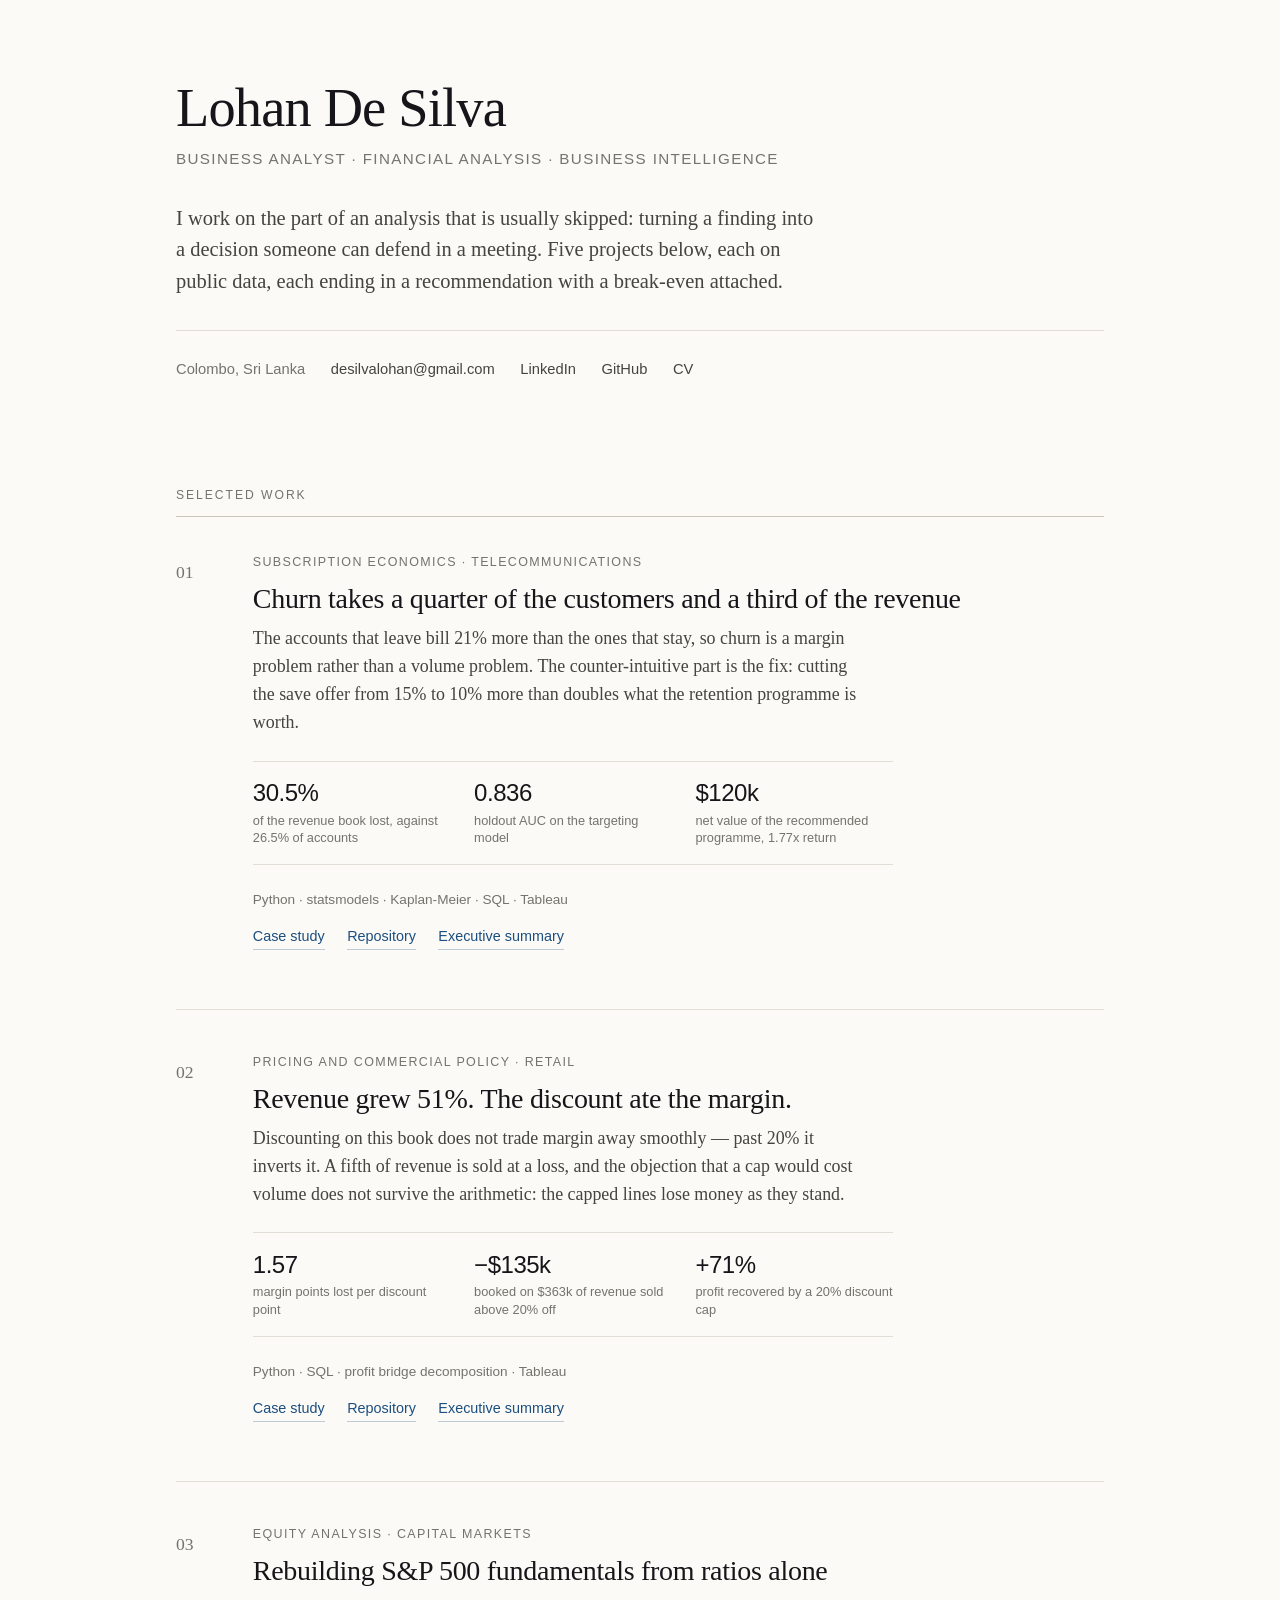
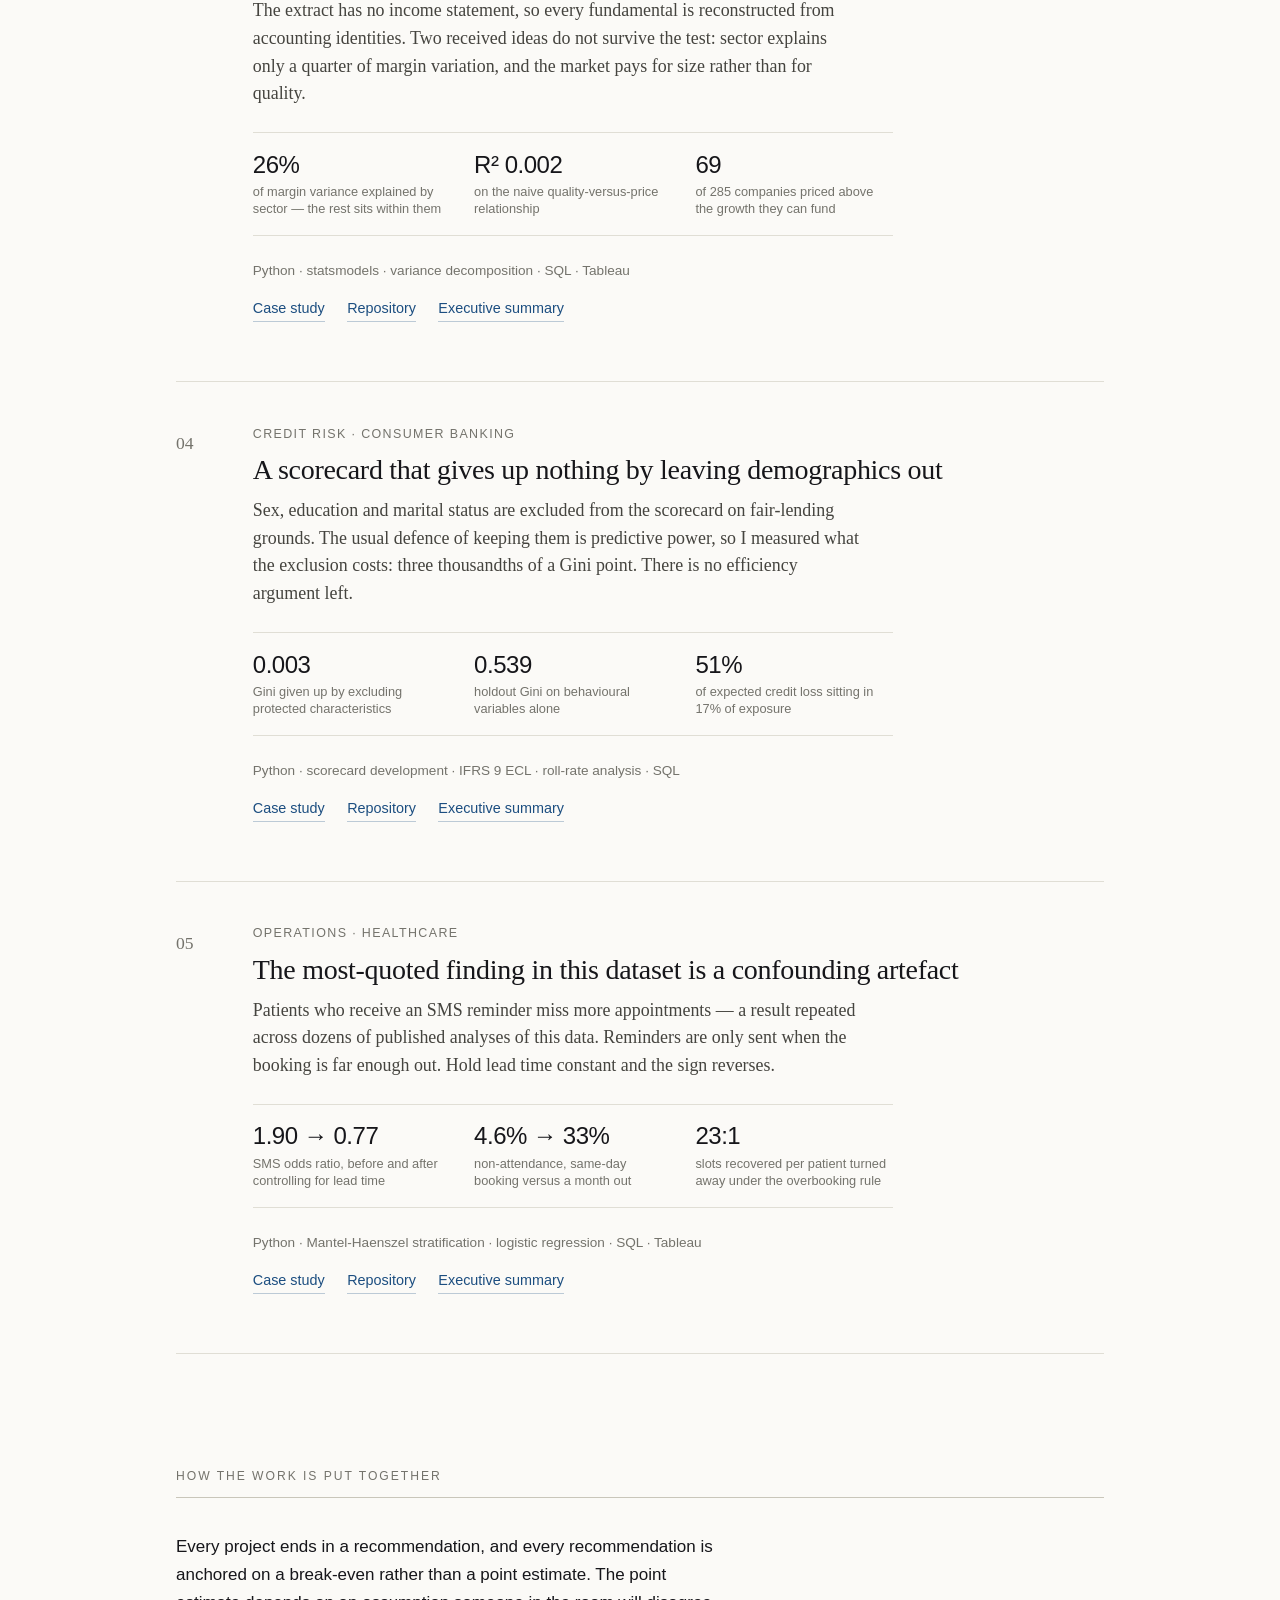
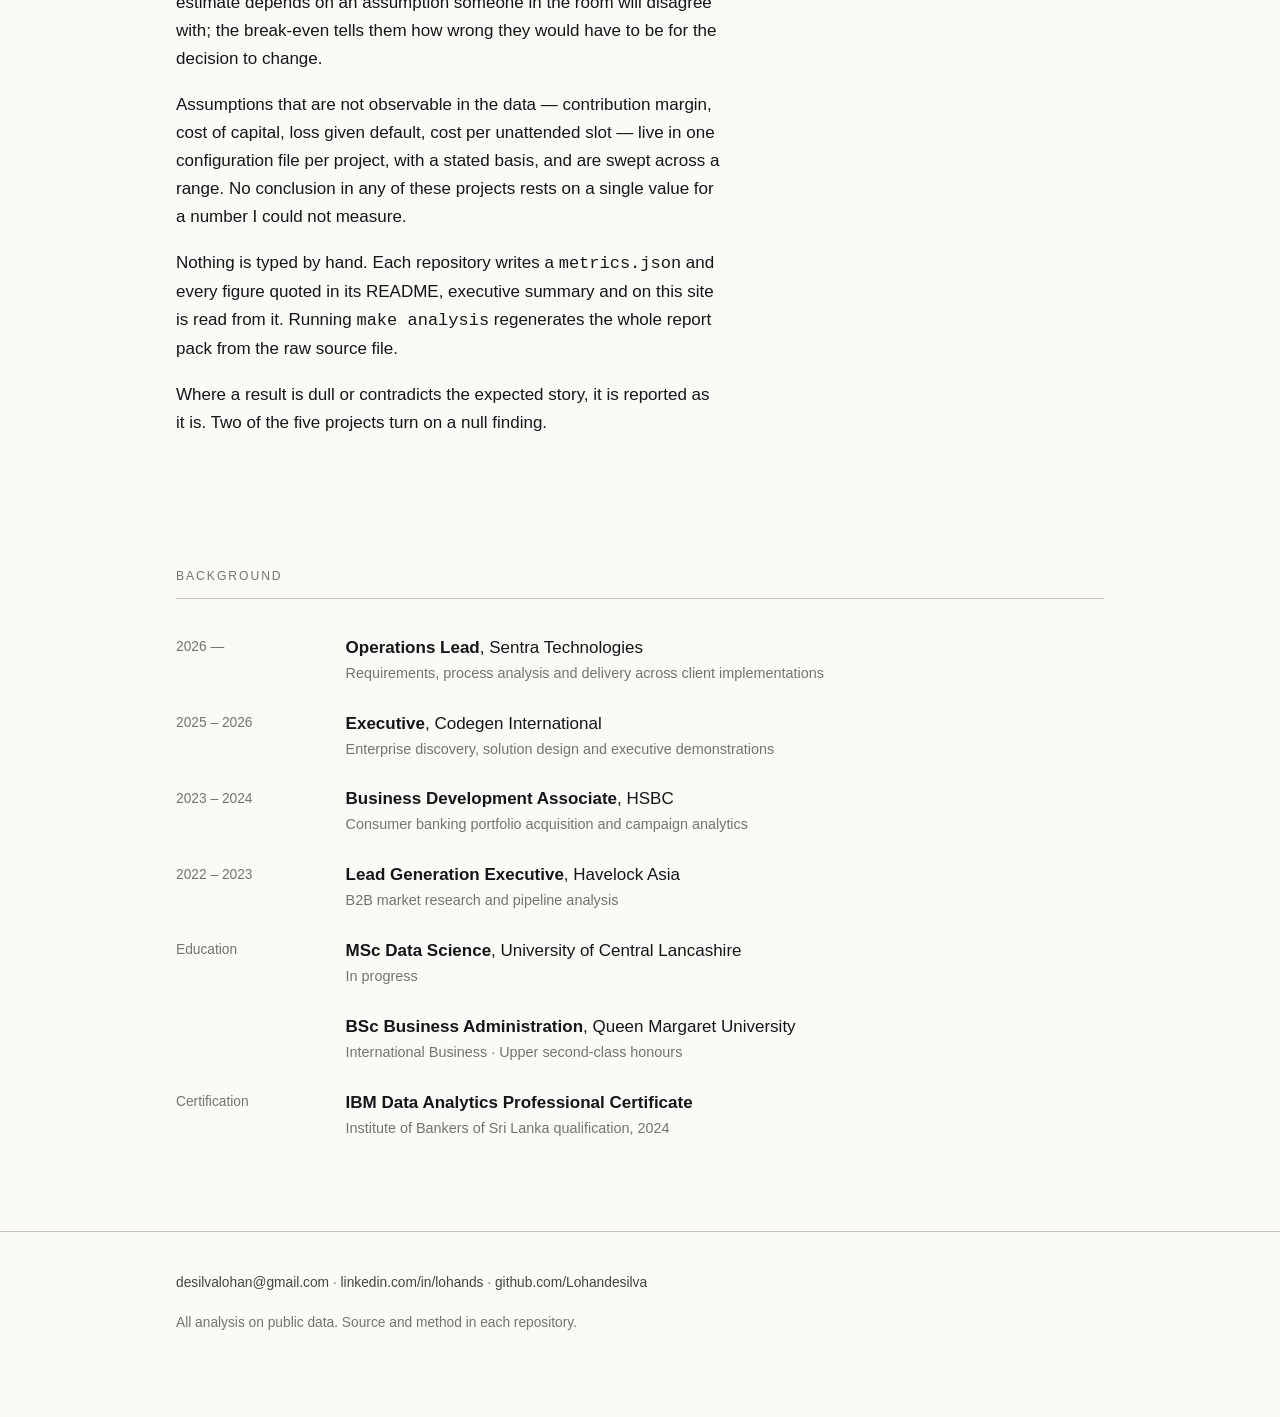
==== index.html @ e339a38a "Initial commit" ====
<!DOCTYPE html>
<html lang="en">
<head>
<meta charset="utf-8">
<meta name="viewport" content="width=device-width, initial-scale=1">
<title>Lohan De Silva — Business and Financial Analyst</title>
<meta name="description" content="Analytics work on retention economics, pricing, credit risk, equity profitability and clinic capacity. Every figure reproduces from the source data.">
<link rel="stylesheet" href="assets/style.css">
</head>
<body>

<header class="masthead">
  <div class="wrap">
    <h1>Lohan De Silva</h1>
    <p class="role">Business Analyst · Financial Analysis · Business Intelligence</p>
    <p class="lede">
      I work on the part of an analysis that is usually skipped: turning a
      finding into a decision someone can defend in a meeting. Five projects
      below, each on public data, each ending in a recommendation with a
      break-even attached.
    </p>
    <div class="contact">
      <span>Colombo, Sri Lanka</span>
      <a href="mailto:desilvalohan@gmail.com">desilvalohan@gmail.com</a>
      <a href="https://www.linkedin.com/in/lohands">LinkedIn</a>
      <a href="https://github.com/Lohandesilva">GitHub</a>
      <a href="cv.html">CV</a>
    </div>
  </div>
</header>

<section>
  <div class="wrap">
    <p class="section-label">Selected work</p>

    <article class="work-item">
      <div class="work-index">01</div>
      <div>
        <p class="work-domain">Subscription economics · Telecommunications</p>
        <h2><a href="projects/customer-churn.html">Churn takes a quarter of the customers and a third of the revenue</a></h2>
        <p class="finding">
          The accounts that leave bill 21% more than the ones that stay, so churn
          is a margin problem rather than a volume problem. The counter-intuitive
          part is the fix: cutting the save offer from 15% to 10% more than
          doubles what the retention programme is worth.
        </p>
        <div class="figures">
          <div><span class="fig-value">30.5%</span><span class="fig-label">of the revenue book lost, against 26.5% of accounts</span></div>
          <div><span class="fig-value">0.836</span><span class="fig-label">holdout AUC on the targeting model</span></div>
          <div><span class="fig-value">$120k</span><span class="fig-label">net value of the recommended programme, 1.77x return</span></div>
        </div>
        <p class="stack">Python · statsmodels · Kaplan-Meier · SQL · Tableau</p>
        <p class="links">
          <a href="projects/customer-churn.html">Case study</a>
          <a href="https://github.com/Lohandesilva/customer-churn-analysis">Repository</a>
          <a href="https://github.com/Lohandesilva/customer-churn-analysis/blob/main/reports/executive-summary.md">Executive summary</a>
        </p>
      </div>
    </article>

    <article class="work-item">
      <div class="work-index">02</div>
      <div>
        <p class="work-domain">Pricing and commercial policy · Retail</p>
        <h2><a href="projects/sales-margin.html">Revenue grew 51%. The discount ate the margin.</a></h2>
        <p class="finding">
          Discounting on this book does not trade margin away smoothly — past 20%
          it inverts it. A fifth of revenue is sold at a loss, and the objection
          that a cap would cost volume does not survive the arithmetic: the capped
          lines lose money as they stand.
        </p>
        <div class="figures">
          <div><span class="fig-value">1.57</span><span class="fig-label">margin points lost per discount point</span></div>
          <div><span class="fig-value">−$135k</span><span class="fig-label">booked on $363k of revenue sold above 20% off</span></div>
          <div><span class="fig-value">+71%</span><span class="fig-label">profit recovered by a 20% discount cap</span></div>
        </div>
        <p class="stack">Python · SQL · profit bridge decomposition · Tableau</p>
        <p class="links">
          <a href="projects/sales-margin.html">Case study</a>
          <a href="https://github.com/Lohandesilva/sales-performance-analytics">Repository</a>
          <a href="https://github.com/Lohandesilva/sales-performance-analytics/blob/main/reports/executive-summary.md">Executive summary</a>
        </p>
      </div>
    </article>

    <article class="work-item">
      <div class="work-index">03</div>
      <div>
        <p class="work-domain">Equity analysis · Capital markets</p>
        <h2><a href="projects/sp500-profitability.html">Rebuilding S&amp;P 500 fundamentals from ratios alone</a></h2>
        <p class="finding">
          The extract has no income statement, so every fundamental is
          reconstructed from accounting identities. Two received ideas do not
          survive the test: sector explains only a quarter of margin variation,
          and the market pays for size rather than for quality.
        </p>
        <div class="figures">
          <div><span class="fig-value">26%</span><span class="fig-label">of margin variance explained by sector — the rest sits within them</span></div>
          <div><span class="fig-value">R² 0.002</span><span class="fig-label">on the naive quality-versus-price relationship</span></div>
          <div><span class="fig-value">69</span><span class="fig-label">of 285 companies priced above the growth they can fund</span></div>
        </div>
        <p class="stack">Python · statsmodels · variance decomposition · SQL · Tableau</p>
        <p class="links">
          <a href="projects/sp500-profitability.html">Case study</a>
          <a href="https://github.com/Lohandesilva/financial-performance-analysis">Repository</a>
          <a href="https://github.com/Lohandesilva/financial-performance-analysis/blob/main/reports/executive-summary.md">Executive summary</a>
        </p>
      </div>
    </article>

    <article class="work-item">
      <div class="work-index">04</div>
      <div>
        <p class="work-domain">Credit risk · Consumer banking</p>
        <h2><a href="projects/credit-risk.html">A scorecard that gives up nothing by leaving demographics out</a></h2>
        <p class="finding">
          Sex, education and marital status are excluded from the scorecard on
          fair-lending grounds. The usual defence of keeping them is predictive
          power, so I measured what the exclusion costs: three thousandths of a
          Gini point. There is no efficiency argument left.
        </p>
        <div class="figures">
          <div><span class="fig-value">0.003</span><span class="fig-label">Gini given up by excluding protected characteristics</span></div>
          <div><span class="fig-value">0.539</span><span class="fig-label">holdout Gini on behavioural variables alone</span></div>
          <div><span class="fig-value">51%</span><span class="fig-label">of expected credit loss sitting in 17% of exposure</span></div>
        </div>
        <p class="stack">Python · scorecard development · IFRS 9 ECL · roll-rate analysis · SQL</p>
        <p class="links">
          <a href="projects/credit-risk.html">Case study</a>
          <a href="https://github.com/Lohandesilva/credit-portfolio-risk">Repository</a>
          <a href="https://github.com/Lohandesilva/credit-portfolio-risk/blob/main/reports/executive-summary.md">Executive summary</a>
        </p>
      </div>
    </article>

    <article class="work-item">
      <div class="work-index">05</div>
      <div>
        <p class="work-domain">Operations · Healthcare</p>
        <h2><a href="projects/clinic-capacity.html">The most-quoted finding in this dataset is a confounding artefact</a></h2>
        <p class="finding">
          Patients who receive an SMS reminder miss more appointments — a result
          repeated across dozens of published analyses of this data. Reminders are
          only sent when the booking is far enough out. Hold lead time constant
          and the sign reverses.
        </p>
        <div class="figures">
          <div><span class="fig-value">1.90 → 0.77</span><span class="fig-label">SMS odds ratio, before and after controlling for lead time</span></div>
          <div><span class="fig-value">4.6% → 33%</span><span class="fig-label">non-attendance, same-day booking versus a month out</span></div>
          <div><span class="fig-value">23:1</span><span class="fig-label">slots recovered per patient turned away under the overbooking rule</span></div>
        </div>
        <p class="stack">Python · Mantel-Haenszel stratification · logistic regression · SQL · Tableau</p>
        <p class="links">
          <a href="projects/clinic-capacity.html">Case study</a>
          <a href="https://github.com/Lohandesilva/healthcare-operations-analytics">Repository</a>
          <a href="https://github.com/Lohandesilva/healthcare-operations-analytics/blob/main/reports/executive-summary.md">Executive summary</a>
        </p>
      </div>
    </article>
  </div>
</section>

<section>
  <div class="wrap">
    <p class="section-label">How the work is put together</p>
    <div class="narrow">
      <p>
        Every project ends in a recommendation, and every recommendation is
        anchored on a break-even rather than a point estimate. The point estimate
        depends on an assumption someone in the room will disagree with; the
        break-even tells them how wrong they would have to be for the decision to
        change.
      </p>
      <p>
        Assumptions that are not observable in the data — contribution margin,
        cost of capital, loss given default, cost per unattended slot — live in one
        configuration file per project, with a stated basis, and are swept across a
        range. No conclusion in any of these projects rests on a single value for
        a number I could not measure.
      </p>
      <p>
        Nothing is typed by hand. Each repository writes a <code>metrics.json</code>
        and every figure quoted in its README, executive summary and on this site
        is read from it. Running <code>make analysis</code> regenerates the whole
        report pack from the raw source file.
      </p>
      <p>
        Where a result is dull or contradicts the expected story, it is reported
        as it is. Two of the five projects turn on a null finding.
      </p>
    </div>
  </div>
</section>

<section>
  <div class="wrap">
    <p class="section-label">Background</p>
    <dl class="record">
      <dt>2026 —</dt>
      <dd><strong>Operations Lead</strong>, Sentra Technologies<span>Requirements, process analysis and delivery across client implementations</span></dd>
      <dt>2025 – 2026</dt>
      <dd><strong>Executive</strong>, Codegen International<span>Enterprise discovery, solution design and executive demonstrations</span></dd>
      <dt>2023 – 2024</dt>
      <dd><strong>Business Development Associate</strong>, HSBC<span>Consumer banking portfolio acquisition and campaign analytics</span></dd>
      <dt>2022 – 2023</dt>
      <dd><strong>Lead Generation Executive</strong>, Havelock Asia<span>B2B market research and pipeline analysis</span></dd>
      <dt>Education</dt>
      <dd><strong>MSc Data Science</strong>, University of Central Lancashire<span>In progress</span></dd>
      <dt></dt>
      <dd><strong>BSc Business Administration</strong>, Queen Margaret University<span>International Business · Upper second-class honours</span></dd>
      <dt>Certification</dt>
      <dd><strong>IBM Data Analytics Professional Certificate</strong><span>Institute of Bankers of Sri Lanka qualification, 2024</span></dd>
    </dl>
  </div>
</section>

<footer>
  <div class="wrap">
    <p>
      <a href="mailto:desilvalohan@gmail.com">desilvalohan@gmail.com</a> ·
      <a href="https://www.linkedin.com/in/lohands">linkedin.com/in/lohands</a> ·
      <a href="https://github.com/Lohandesilva">github.com/Lohandesilva</a>
    </p>
    <p>All analysis on public data. Source and method in each repository.</p>
  </div>
</footer>

</body>
</html>
---- assets/style.css ----
:root {
  --paper: #fbfaf7;
  --paper-alt: #f4f2ec;
  --ink: #16161a;
  --ink-2: #45443f;
  --ink-3: #74736c;
  --rule: #e0ded5;
  --rule-strong: #c9c6ba;
  --accent: #1c4e80;
  --accent-soft: #eef2f7;
  --pos: #16691f;
  --neg: #a32a2a;
  --serif: "Iowan Old Style", "Palatino Linotype", Palatino, "Book Antiqua", Georgia, serif;
  --sans: -apple-system, BlinkMacSystemFont, "Segoe UI", Inter, Helvetica, Arial, sans-serif;
  --measure: 34rem;
}

*, *::before, *::after { box-sizing: border-box; }

html { -webkit-text-size-adjust: 100%; }

body {
  margin: 0;
  background: var(--paper);
  color: var(--ink);
  font-family: var(--sans);
  font-size: 17px;
  line-height: 1.65;
  -webkit-font-smoothing: antialiased;
}

.wrap {
  max-width: 62rem;
  margin: 0 auto;
  padding: 0 2rem;
}

.narrow { max-width: var(--measure); }

a { color: var(--accent); text-decoration: none; border-bottom: 1px solid rgba(28, 78, 128, 0.28); }
a:hover { border-bottom-color: var(--accent); }

/* ---------- masthead ---------- */

.masthead { padding: 5rem 0 3rem; }

.masthead h1 {
  font-family: var(--serif);
  font-size: clamp(2.4rem, 5.5vw, 3.4rem);
  font-weight: 400;
  letter-spacing: -0.015em;
  line-height: 1.06;
  margin: 0 0 0.5rem;
}

.role {
  max-width: none;
  font-size: 0.95rem;
  letter-spacing: 0.09em;
  text-transform: uppercase;
  color: var(--ink-3);
  margin: 0 0 2rem;
}

.lede {
  font-family: var(--serif);
  font-size: 1.28rem;
  line-height: 1.55;
  color: var(--ink-2);
  max-width: 40rem;
  margin: 0 0 2rem;
}

.contact {
  display: flex;
  flex-wrap: wrap;
  gap: 0 1.6rem;
  font-size: 0.92rem;
  color: var(--ink-3);
  padding-top: 1.6rem;
  border-top: 1px solid var(--rule);
}

.contact a { border-bottom: none; color: var(--ink-2); }
.contact a:hover { color: var(--accent); }

/* ---------- sections ---------- */

section { padding: 3.5rem 0; }

.section-label {
  max-width: none;
  font-size: 0.76rem;
  letter-spacing: 0.16em;
  text-transform: uppercase;
  color: var(--ink-3);
  margin: 0 0 2.2rem;
  padding-bottom: 0.7rem;
  border-bottom: 1px solid var(--rule-strong);
}

h2 {
  font-family: var(--serif);
  font-weight: 400;
  font-size: 1.75rem;
  line-height: 1.25;
  letter-spacing: -0.01em;
  margin: 0 0 0.6rem;
}

h3 {
  font-family: var(--serif);
  font-weight: 400;
  font-size: 1.3rem;
  margin: 2.4rem 0 0.6rem;
}

p { margin: 0 0 1.1rem; max-width: var(--measure); }

/* ---------- work list ---------- */

.work-item {
  display: grid;
  grid-template-columns: 3.2rem 1fr;
  gap: 0 1.6rem;
  padding: 2.6rem 0;
  border-bottom: 1px solid var(--rule);
}

.work-item:first-of-type { padding-top: 0; }

.work-index {
  font-family: var(--serif);
  font-size: 1.1rem;
  color: var(--ink-3);
  padding-top: 0.35rem;
}

.work-item h2 a { color: var(--ink); border-bottom: none; }
.work-item h2 a:hover { color: var(--accent); }

.work-domain {
  max-width: none;
  font-size: 0.78rem;
  letter-spacing: 0.11em;
  text-transform: uppercase;
  color: var(--ink-3);
  margin: 0 0 0.5rem;
}

.finding {
  font-family: var(--serif);
  font-size: 1.12rem;
  line-height: 1.55;
  color: var(--ink-2);
  margin: 0 0 1.5rem;
  max-width: 38rem;
}

.figures {
  display: grid;
  grid-template-columns: repeat(3, minmax(0, 1fr));
  gap: 1.5rem;
  max-width: 40rem;
  margin: 0 0 1.5rem;
  padding: 1.1rem 0;
  border-top: 1px solid var(--rule);
  border-bottom: 1px solid var(--rule);
}

.figures .fig-value {
  font-size: 1.5rem;
  line-height: 1.15;
  letter-spacing: -0.02em;
  color: var(--ink);
  display: block;
}

.figures .fig-label {
  font-size: 0.8rem;
  line-height: 1.35;
  color: var(--ink-3);
  display: block;
  margin-top: 0.3rem;
}

.stack { max-width: none; font-size: 0.85rem; color: var(--ink-3); margin: 0 0 0.9rem; }

.links { max-width: none; font-size: 0.9rem; display: flex; flex-wrap: wrap; gap: 0 1.4rem; }

/* ---------- project pages ---------- */

.backlink {
  display: inline-block;
  font-size: 0.85rem;
  color: var(--ink-3);
  border-bottom: none;
  margin-bottom: 2.5rem;
}
.backlink:hover { color: var(--accent); }

.project-head { padding: 3.5rem 0 2.5rem; border-bottom: 1px solid var(--rule-strong); }

.project-head h1 {
  font-family: var(--serif);
  font-weight: 400;
  font-size: clamp(2rem, 4.5vw, 2.8rem);
  line-height: 1.12;
  letter-spacing: -0.015em;
  margin: 0 0 1rem;
  max-width: 30rem;
}

.keyfigs {
  display: grid;
  grid-template-columns: repeat(auto-fit, minmax(11rem, 1fr));
  gap: 1.8rem 2rem;
  padding: 2rem 0;
  border-bottom: 1px solid var(--rule);
  margin-bottom: 3rem;
}

.keyfigs .fig-value {
  font-family: var(--serif);
  font-size: 1.9rem;
  line-height: 1.1;
  display: block;
  letter-spacing: -0.02em;
}

.keyfigs .fig-label {
  font-size: 0.82rem;
  color: var(--ink-3);
  display: block;
  margin-top: 0.4rem;
  line-height: 1.4;
}

figure {
  margin: 2.4rem 0;
  max-width: 46rem;
}

figure img {
  width: 100%;
  height: auto;
  display: block;
  border: 1px solid var(--rule);
  background: #fff;
}

figcaption {
  font-size: 0.83rem;
  color: var(--ink-3);
  margin-top: 0.7rem;
  line-height: 1.5;
}

.callout {
  background: var(--accent-soft);
  border-left: 2px solid var(--accent);
  padding: 1.4rem 1.6rem;
  margin: 2.4rem 0;
  max-width: 40rem;
}

.callout p:last-child { margin-bottom: 0; }
.callout .callout-label {
  font-size: 0.74rem;
  letter-spacing: 0.14em;
  text-transform: uppercase;
  color: var(--accent);
  margin: 0 0 0.5rem;
}

table {
  border-collapse: collapse;
  width: 100%;
  max-width: 42rem;
  font-size: 0.9rem;
  margin: 1.8rem 0 2.4rem;
  font-variant-numeric: tabular-nums;
}

th, td { text-align: right; padding: 0.55rem 0.7rem; border-bottom: 1px solid var(--rule); }
th:first-child, td:first-child { text-align: left; padding-left: 0; }
th { font-weight: 600; font-size: 0.78rem; letter-spacing: 0.05em; text-transform: uppercase; color: var(--ink-3); border-bottom-color: var(--rule-strong); }
td.neg { color: var(--neg); }
td.pos { color: var(--pos); }

.table-scroll { overflow-x: auto; }

ul { max-width: var(--measure); padding-left: 1.1rem; }
li { margin-bottom: 0.5rem; }

.caveat {
  font-size: 0.92rem;
  color: var(--ink-3);
  border-top: 1px solid var(--rule);
  padding-top: 1.6rem;
  margin-top: 3rem;
  max-width: 38rem;
}

/* ---------- background ---------- */

.record { display: grid; grid-template-columns: 9rem 1fr; gap: 0.4rem 1.6rem; max-width: 44rem; }
.record dt { font-size: 0.86rem; color: var(--ink-3); padding-top: 0.15rem; }
.record dd { margin: 0 0 1.1rem; }
.record dd strong { font-weight: 600; }
.record dd span { display: block; font-size: 0.9rem; color: var(--ink-3); }

footer p { max-width: none; }

footer {
  border-top: 1px solid var(--rule-strong);
  padding: 2.5rem 0 4rem;
  font-size: 0.86rem;
  color: var(--ink-3);
}

footer a { color: var(--ink-2); border-bottom: none; }
footer a:hover { color: var(--accent); }

@media (max-width: 640px) {
  body { font-size: 16px; }
  .wrap { padding: 0 1.4rem; }
  .masthead { padding: 3rem 0 2rem; }
  .work-item { grid-template-columns: 1fr; gap: 0; }
  .work-index { display: none; }
  .figures { grid-template-columns: 1fr 1fr; gap: 1.2rem; }
  .record { grid-template-columns: 1fr; }
  .record dt { margin-top: 0.6rem; }
}
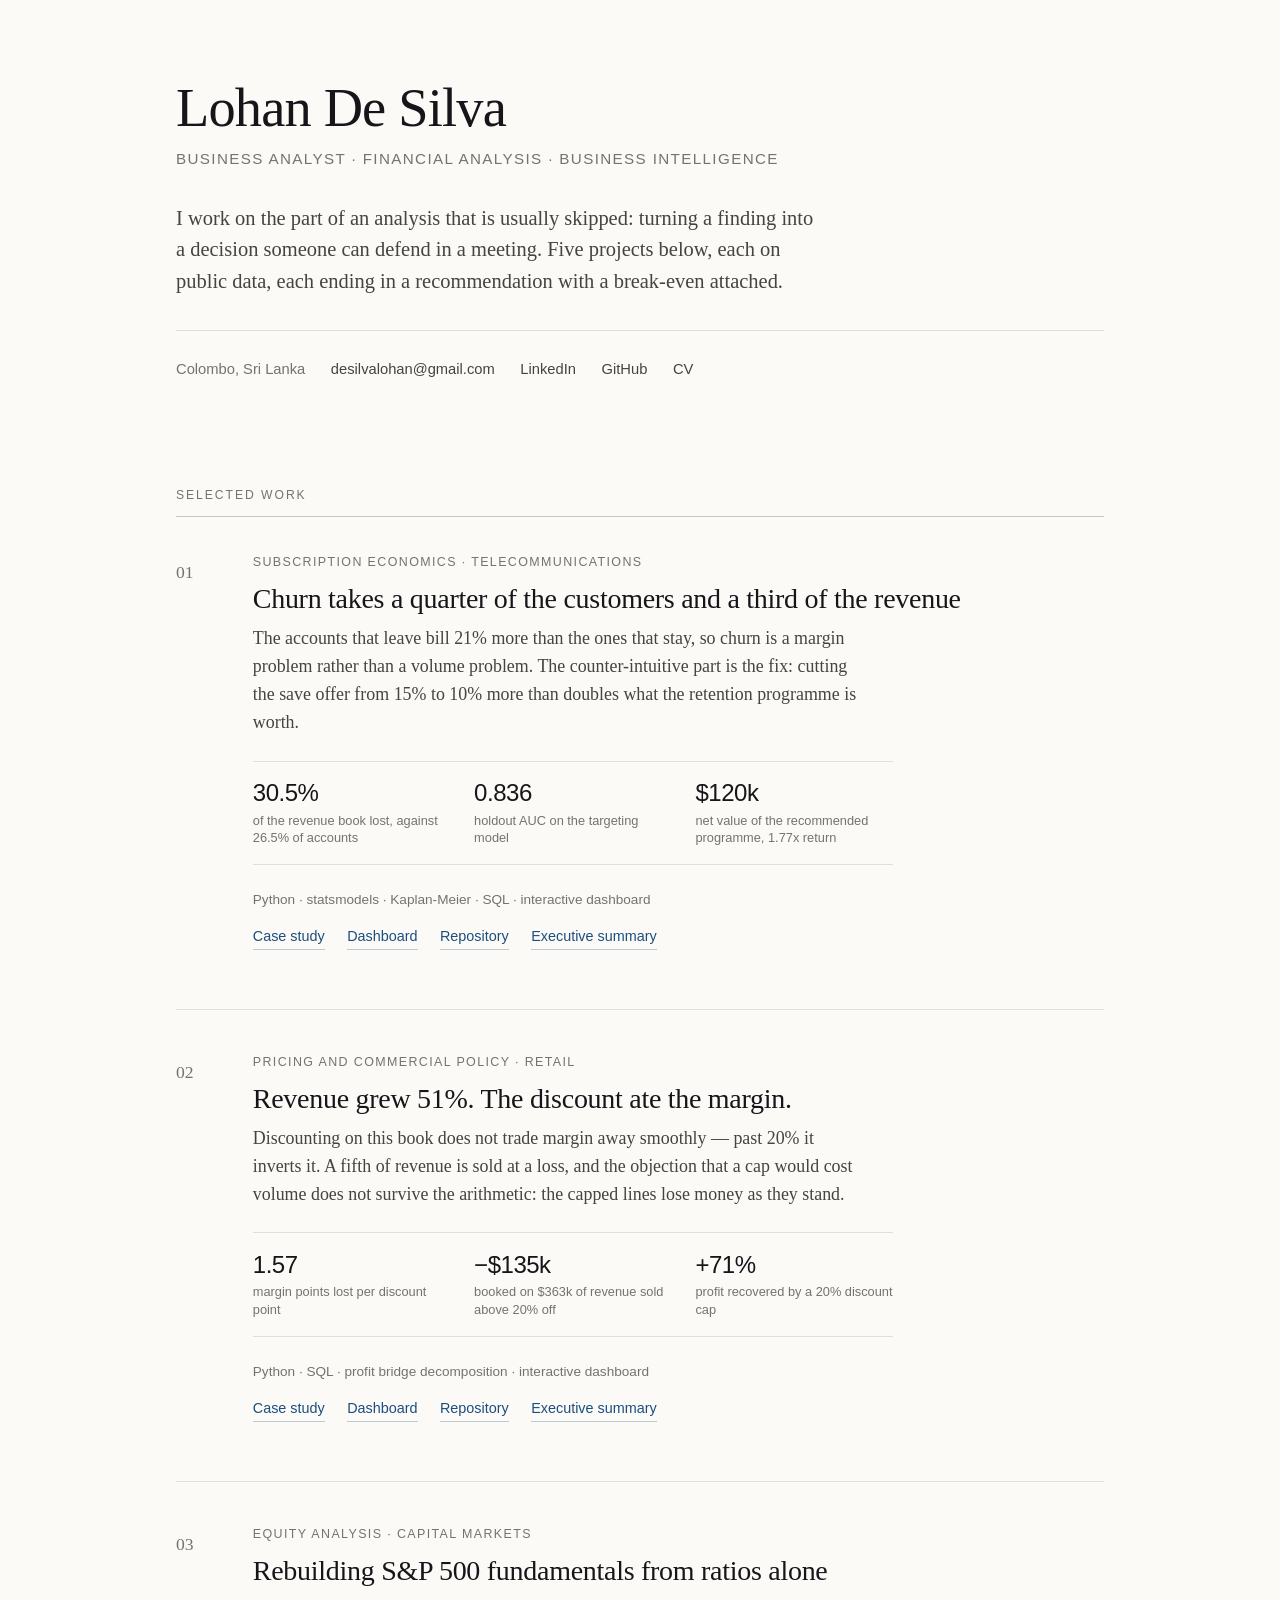
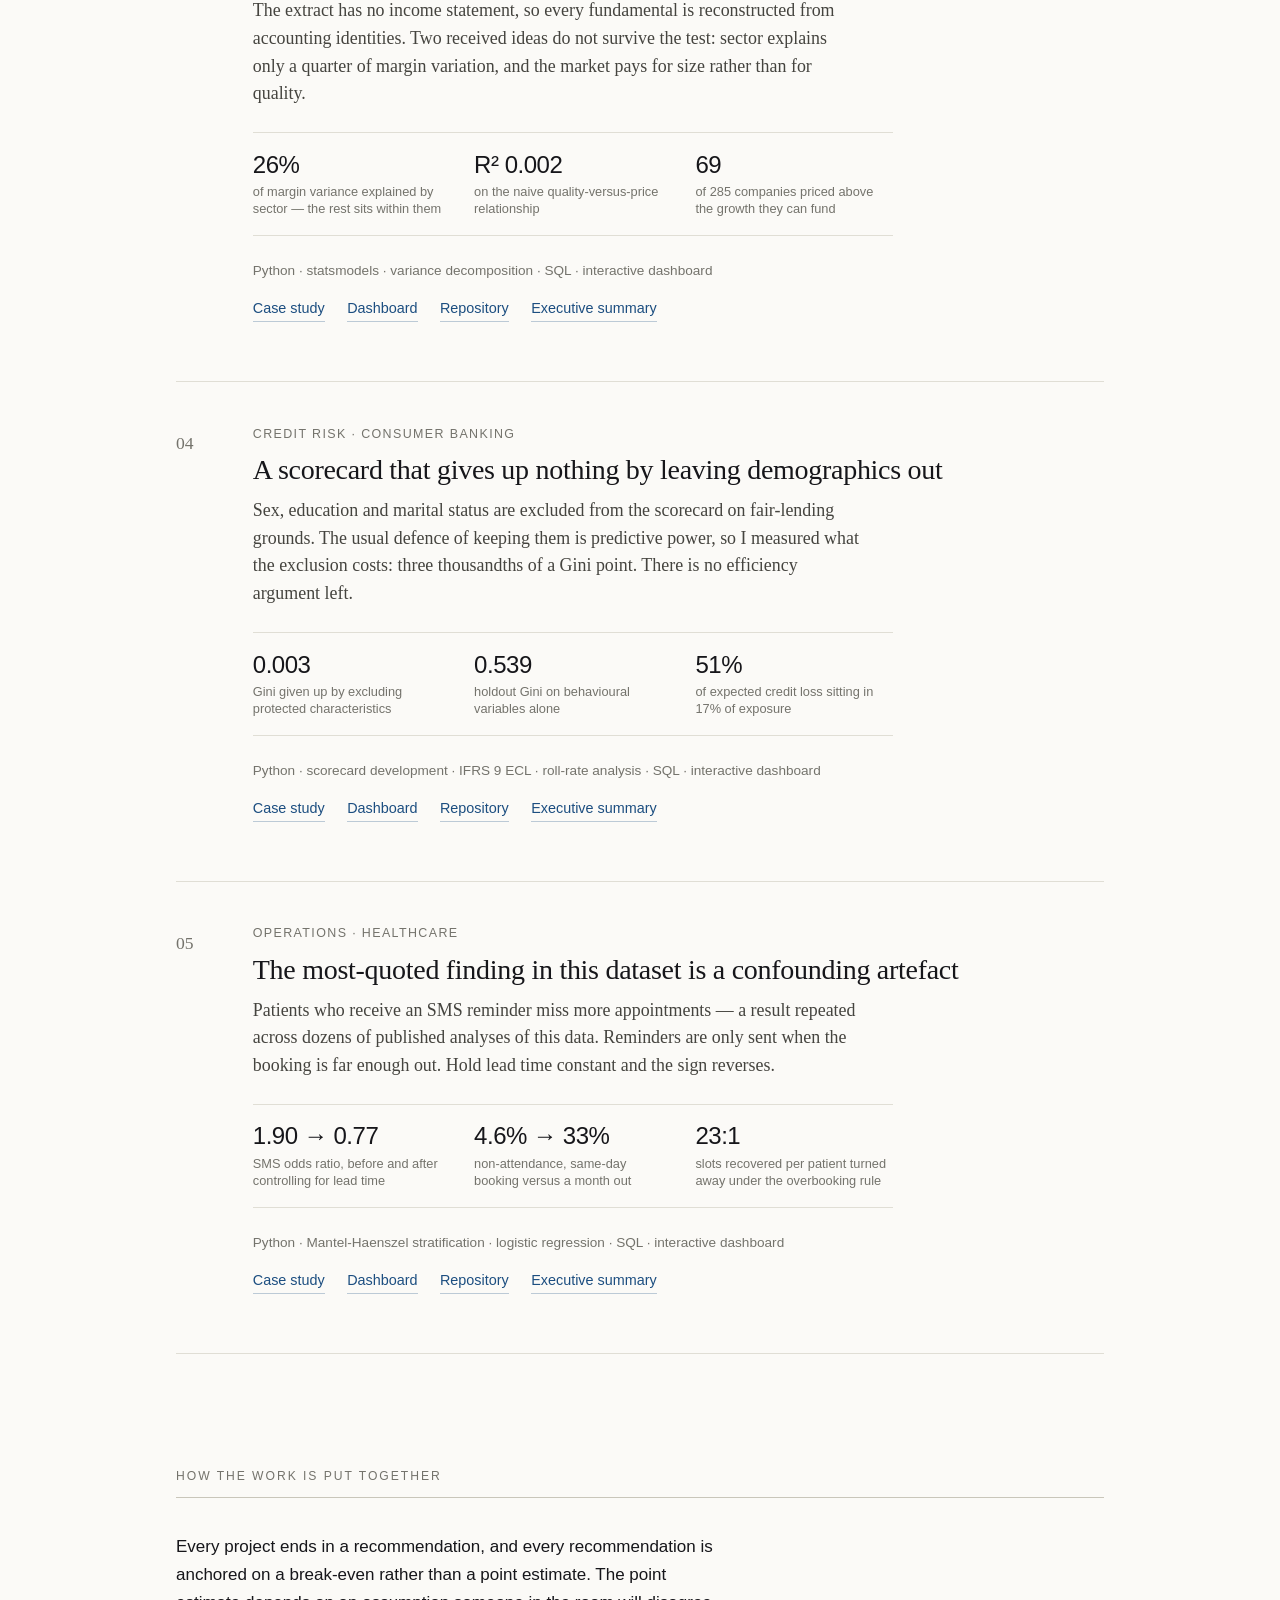
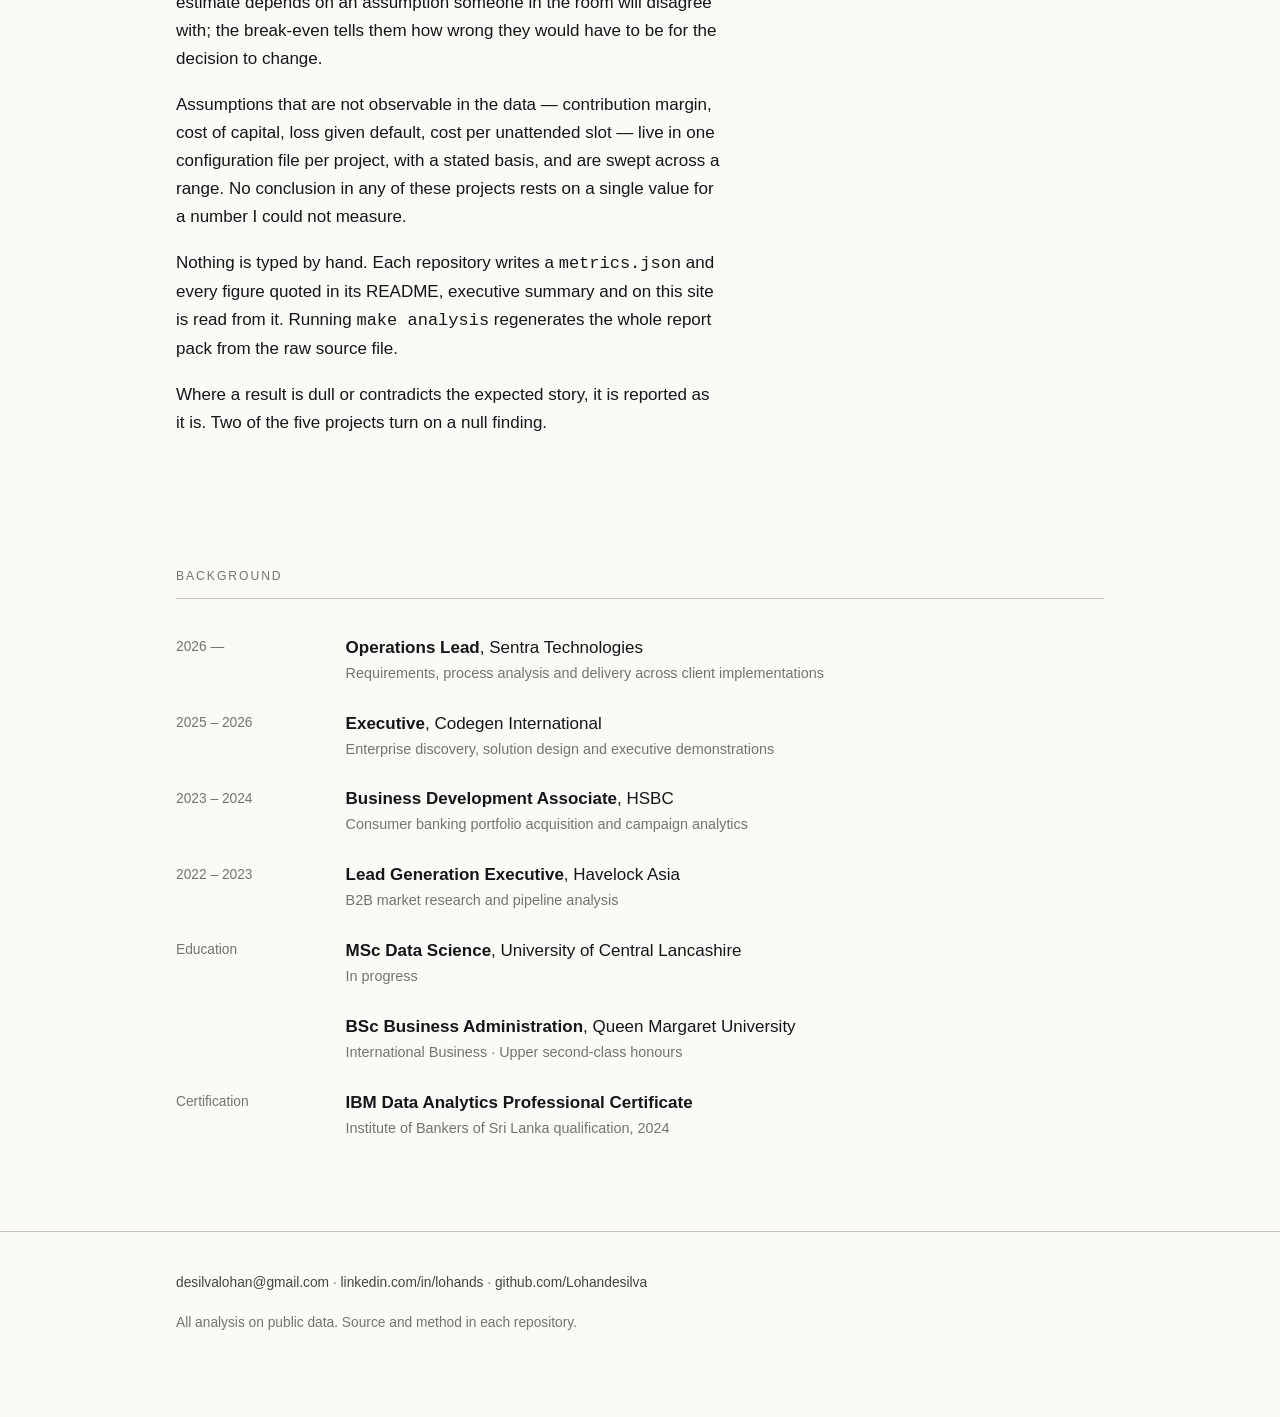
==== commit 516ea092: "Add interactive dashboards and link them from the report packs" ====
--- a/index.html
+++ b/index.html
@@ -49,9 +49,10 @@
           <div><span class="fig-value">0.836</span><span class="fig-label">holdout AUC on the targeting model</span></div>
           <div><span class="fig-value">$120k</span><span class="fig-label">net value of the recommended programme, 1.77x return</span></div>
         </div>
-        <p class="stack">Python · statsmodels · Kaplan-Meier · SQL · Tableau</p>
+        <p class="stack">Python · statsmodels · Kaplan-Meier · SQL · interactive dashboard</p>
         <p class="links">
           <a href="projects/customer-churn.html">Case study</a>
+          <a href="dashboards/churn.html">Dashboard</a>
           <a href="https://github.com/Lohandesilva/customer-churn-analysis">Repository</a>
           <a href="https://github.com/Lohandesilva/customer-churn-analysis/blob/main/reports/executive-summary.md">Executive summary</a>
         </p>
@@ -74,9 +75,10 @@
           <div><span class="fig-value">−$135k</span><span class="fig-label">booked on $363k of revenue sold above 20% off</span></div>
           <div><span class="fig-value">+71%</span><span class="fig-label">profit recovered by a 20% discount cap</span></div>
         </div>
-        <p class="stack">Python · SQL · profit bridge decomposition · Tableau</p>
+        <p class="stack">Python · SQL · profit bridge decomposition · interactive dashboard</p>
         <p class="links">
           <a href="projects/sales-margin.html">Case study</a>
+          <a href="dashboards/sales.html">Dashboard</a>
           <a href="https://github.com/Lohandesilva/sales-performance-analytics">Repository</a>
           <a href="https://github.com/Lohandesilva/sales-performance-analytics/blob/main/reports/executive-summary.md">Executive summary</a>
         </p>
@@ -99,9 +101,10 @@
           <div><span class="fig-value">R² 0.002</span><span class="fig-label">on the naive quality-versus-price relationship</span></div>
           <div><span class="fig-value">69</span><span class="fig-label">of 285 companies priced above the growth they can fund</span></div>
         </div>
-        <p class="stack">Python · statsmodels · variance decomposition · SQL · Tableau</p>
+        <p class="stack">Python · statsmodels · variance decomposition · SQL · interactive dashboard</p>
         <p class="links">
           <a href="projects/sp500-profitability.html">Case study</a>
+          <a href="dashboards/sp500.html">Dashboard</a>
           <a href="https://github.com/Lohandesilva/financial-performance-analysis">Repository</a>
           <a href="https://github.com/Lohandesilva/financial-performance-analysis/blob/main/reports/executive-summary.md">Executive summary</a>
         </p>
@@ -124,9 +127,10 @@
           <div><span class="fig-value">0.539</span><span class="fig-label">holdout Gini on behavioural variables alone</span></div>
           <div><span class="fig-value">51%</span><span class="fig-label">of expected credit loss sitting in 17% of exposure</span></div>
         </div>
-        <p class="stack">Python · scorecard development · IFRS 9 ECL · roll-rate analysis · SQL</p>
+        <p class="stack">Python · scorecard development · IFRS 9 ECL · roll-rate analysis · SQL · interactive dashboard</p>
         <p class="links">
           <a href="projects/credit-risk.html">Case study</a>
+          <a href="dashboards/credit.html">Dashboard</a>
           <a href="https://github.com/Lohandesilva/credit-portfolio-risk">Repository</a>
           <a href="https://github.com/Lohandesilva/credit-portfolio-risk/blob/main/reports/executive-summary.md">Executive summary</a>
         </p>
@@ -149,9 +153,10 @@
           <div><span class="fig-value">4.6% → 33%</span><span class="fig-label">non-attendance, same-day booking versus a month out</span></div>
           <div><span class="fig-value">23:1</span><span class="fig-label">slots recovered per patient turned away under the overbooking rule</span></div>
         </div>
-        <p class="stack">Python · Mantel-Haenszel stratification · logistic regression · SQL · Tableau</p>
+        <p class="stack">Python · Mantel-Haenszel stratification · logistic regression · SQL · interactive dashboard</p>
         <p class="links">
           <a href="projects/clinic-capacity.html">Case study</a>
+          <a href="dashboards/clinic.html">Dashboard</a>
           <a href="https://github.com/Lohandesilva/healthcare-operations-analytics">Repository</a>
           <a href="https://github.com/Lohandesilva/healthcare-operations-analytics/blob/main/reports/executive-summary.md">Executive summary</a>
         </p>
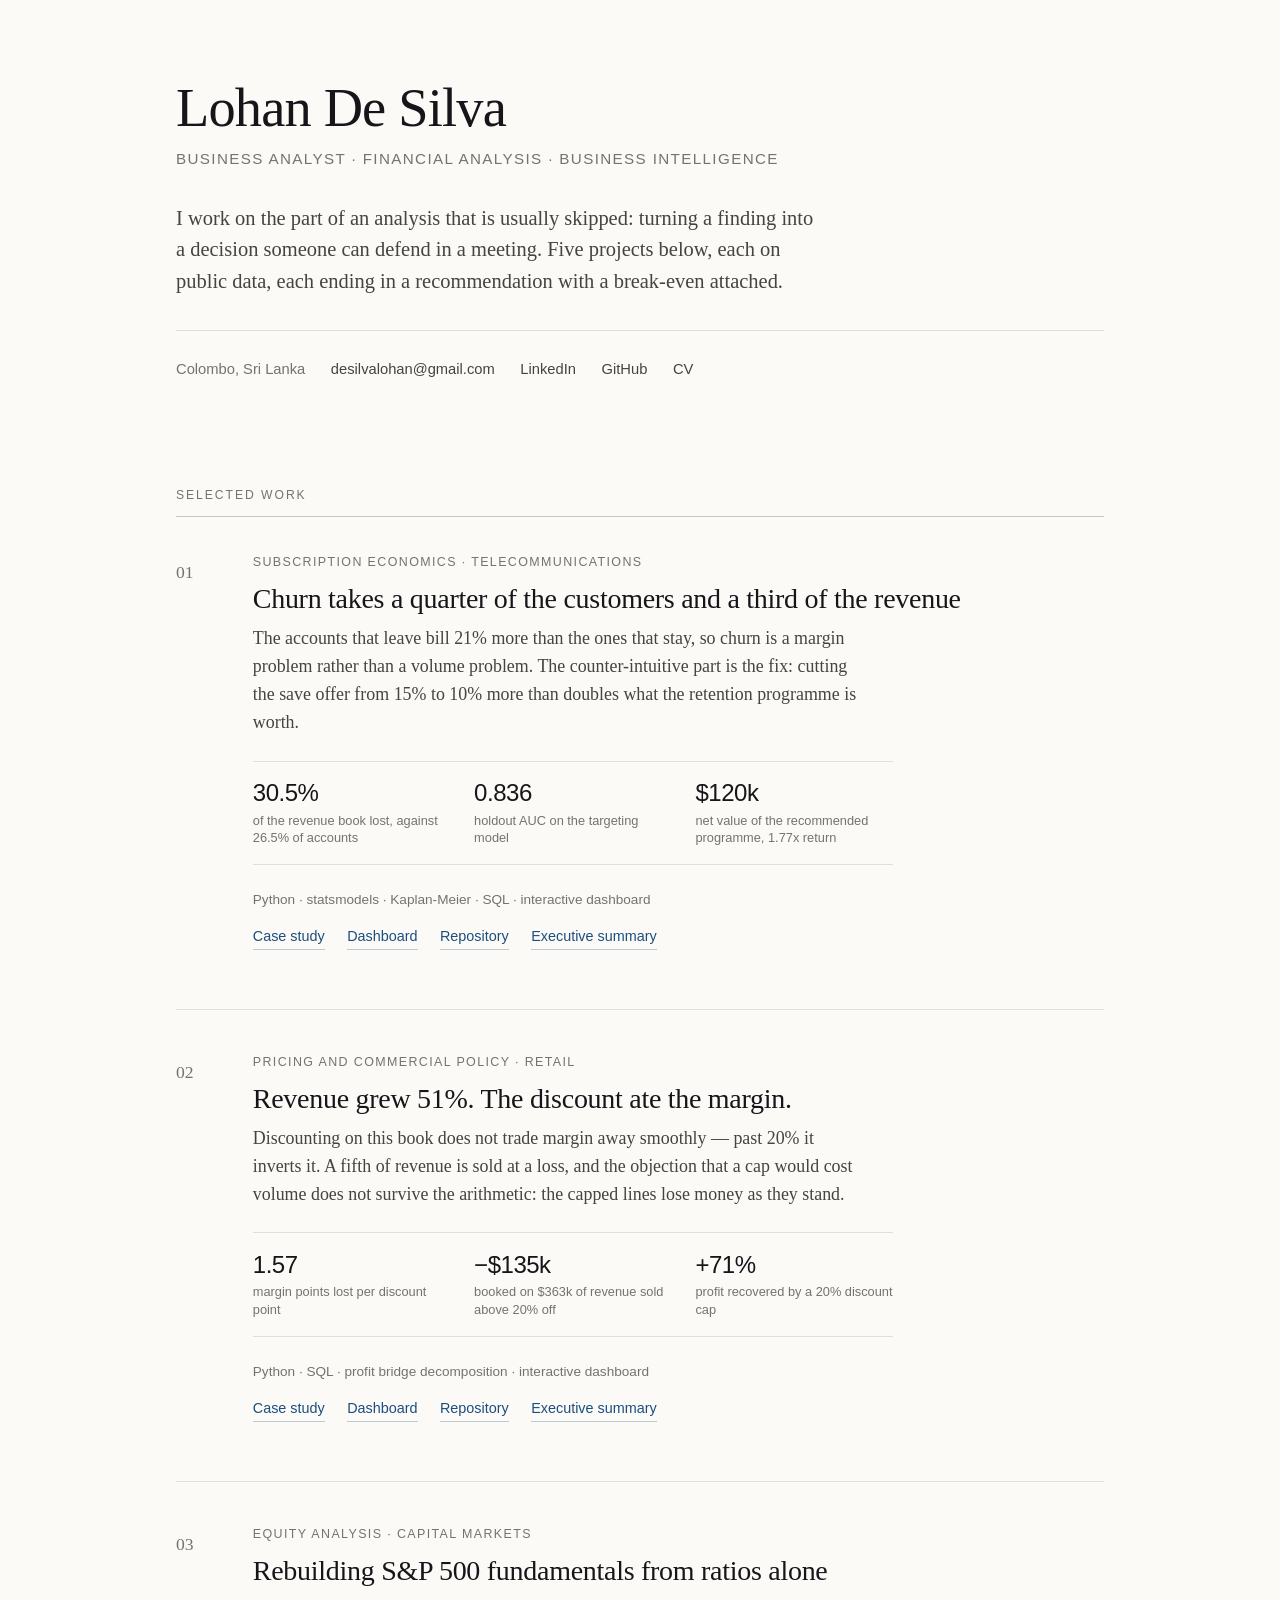
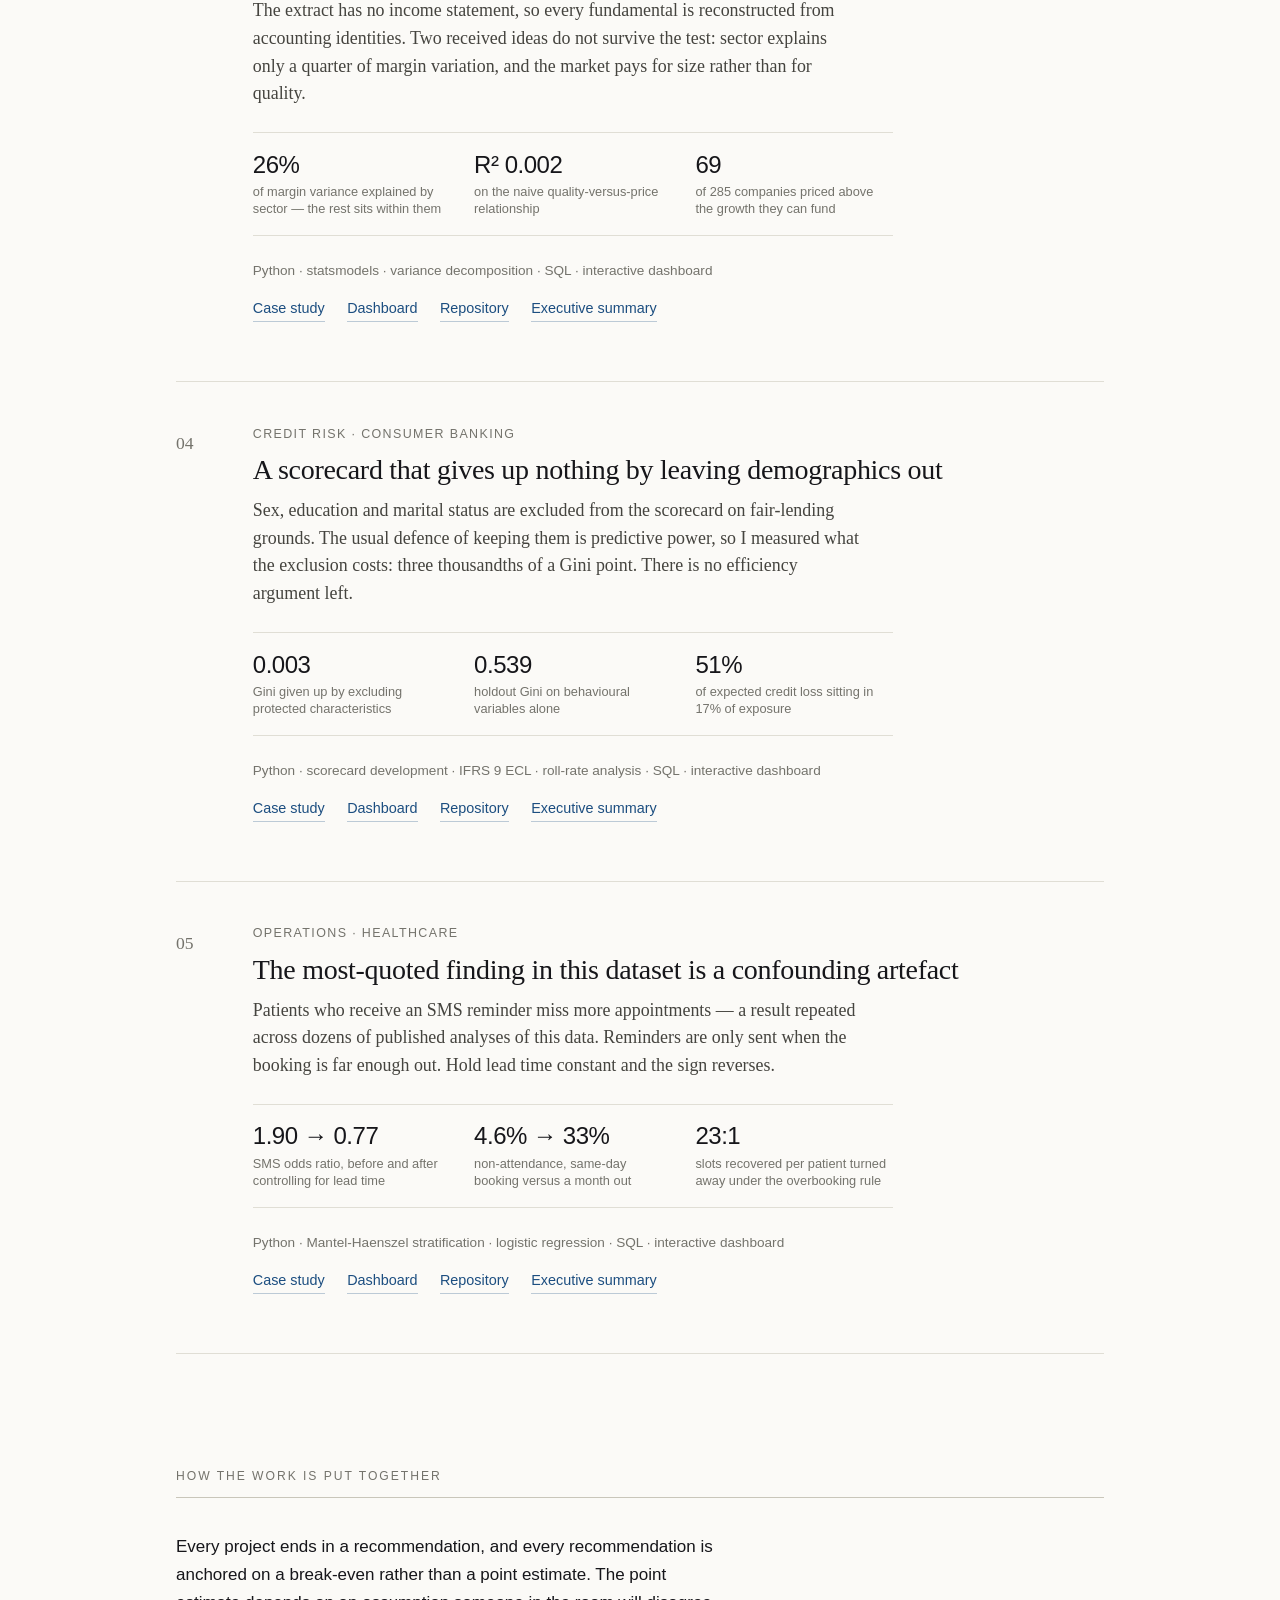
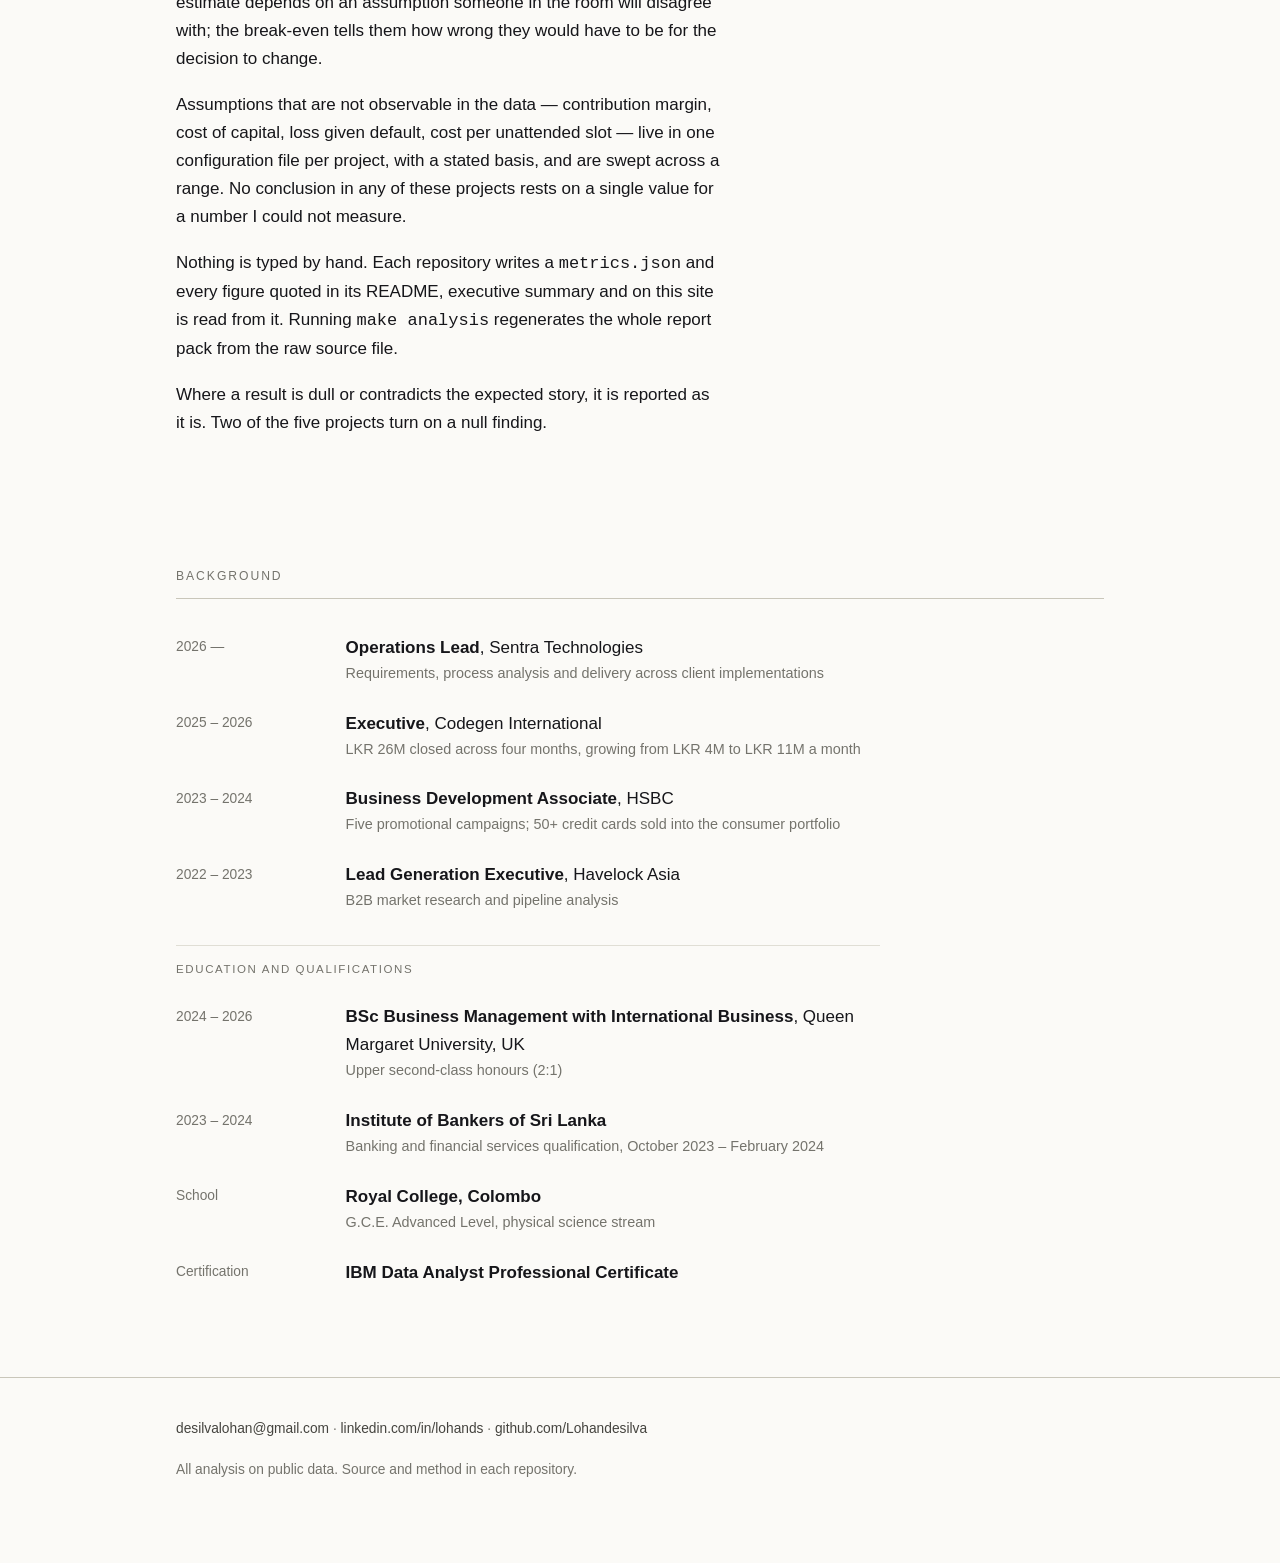
==== commit 3bc20e2a: "Update CV and background section with revenue and campaign figures" ====
--- a/index.html
+++ b/index.html
@@ -204,17 +204,21 @@
       <dt>2026 —</dt>
       <dd><strong>Operations Lead</strong>, Sentra Technologies<span>Requirements, process analysis and delivery across client implementations</span></dd>
       <dt>2025 – 2026</dt>
-      <dd><strong>Executive</strong>, Codegen International<span>Enterprise discovery, solution design and executive demonstrations</span></dd>
+      <dd><strong>Executive</strong>, Codegen International<span>LKR 26M closed across four months, growing from LKR 4M to LKR 11M a month</span></dd>
       <dt>2023 – 2024</dt>
-      <dd><strong>Business Development Associate</strong>, HSBC<span>Consumer banking portfolio acquisition and campaign analytics</span></dd>
+      <dd><strong>Business Development Associate</strong>, HSBC<span>Five promotional campaigns; 50+ credit cards sold into the consumer portfolio</span></dd>
       <dt>2022 – 2023</dt>
       <dd><strong>Lead Generation Executive</strong>, Havelock Asia<span>B2B market research and pipeline analysis</span></dd>
-      <dt>Education</dt>
-      <dd><strong>MSc Data Science</strong>, University of Central Lancashire<span>In progress</span></dd>
-      <dt></dt>
-      <dd><strong>BSc Business Administration</strong>, Queen Margaret University<span>International Business · Upper second-class honours</span></dd>
+      <dt class="group"></dt>
+      <dd class="group">Education and qualifications</dd>
+      <dt>2024 – 2026</dt>
+      <dd><strong>BSc Business Management with International Business</strong>, Queen Margaret University, UK<span>Upper second-class honours (2:1)</span></dd>
+      <dt>2023 – 2024</dt>
+      <dd><strong>Institute of Bankers of Sri Lanka</strong><span>Banking and financial services qualification, October 2023 – February 2024</span></dd>
+      <dt>School</dt>
+      <dd><strong>Royal College, Colombo</strong><span>G.C.E. Advanced Level, physical science stream</span></dd>
       <dt>Certification</dt>
-      <dd><strong>IBM Data Analytics Professional Certificate</strong><span>Institute of Bankers of Sri Lanka qualification, 2024</span></dd>
+      <dd><strong>IBM Data Analyst Professional Certificate</strong></dd>
     </dl>
   </div>
 </section>
--- a/assets/style.css
+++ b/assets/style.css
@@ -310,6 +310,18 @@
 .record dd strong { font-weight: 600; }
 .record dd span { display: block; font-size: 0.9rem; color: var(--ink-3); }
 
+.record dt.group { display: none; }
+.record dd.group {
+  grid-column: 1 / -1;
+  font-size: 0.72rem;
+  letter-spacing: 0.14em;
+  text-transform: uppercase;
+  color: var(--ink-3);
+  border-top: 1px solid var(--rule);
+  padding-top: 0.9rem;
+  margin: 0.5rem 0 1.1rem;
+}
+
 footer p { max-width: none; }
 
 footer {
